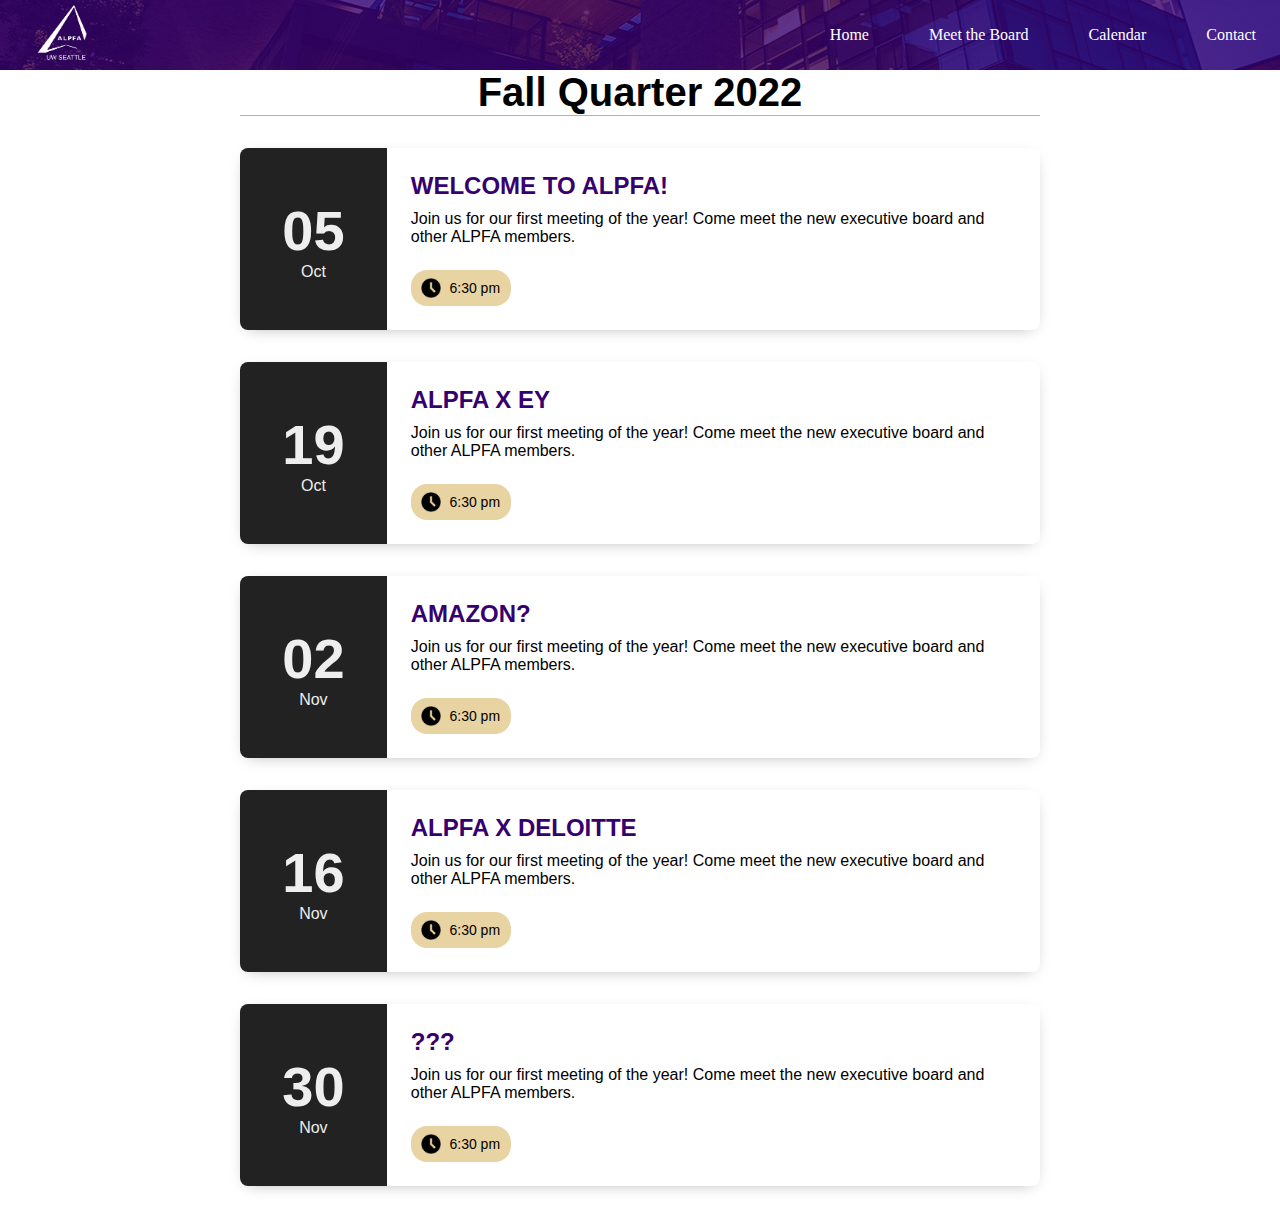
==== calendar.html @ af3b8745 "Add files via upload" ====
<!DOCTYPE html>
<html lang="en">
    <head>
        <meta charset="UTF-8">
        <meta http-equiv="X-UA-Compatible" content="IE=edge">
        <meta name="viewport" content="width=device-width, initial-scale=1.0">
        <title>UW ALPFA</title>
        <link href="./resources/css/calendar.css" rel="stylesheet">
    </head>
    <body>
        <header>
            <nav class="navbar">
                <div class="logo">
                    <a href="index.html">ALPFA Logo</a>
                </div>            
                <ul class="nav-menu">
                    <li class="nav-item">
                        <a href="index.html" class="nav-link">Home</a>
                    </li>
                    <li class="nav-item">
                        <a href="meet.html" class="nav-link">Meet the Board</a>
                    </li>
                    <li class="nav-item">
                        <a href="calendar.html" class="nav-link">Calendar</a>
                    </li>
                    <li class="nav-item">
                        <a href="#" class="nav-link">Contact</a>
                    </li>
                </ul>
                <div class="hamburger">
                    <span class="bar"></span>
                    <span class="bar"></span>
                    <span class="bar"></span>
                </div>
            </nav>
        </header>
        <div class="event-container">
            <h3 class="year">Fall Quarter 2022</h3>
            <div class="event">
                <div class="event-left">
                    <div class="event-date">
                        <div class="date">05</div>
                        <div class="month">Oct</div>
                    </div>
                </div>
                <div class="event-right">
                    <h3 class="event-title">Welcome to ALPFA!</h3>
                    <div class="event-description">
                        Join us for our first meeting of the year! Come meet the new executive board and other ALPFA members.
                    </div>
                    <div class="event-timing">
                        <img src="./resources/images/time.png" alt="Time Logo"> 6:30 pm
                    </div>
                </div>
            </div>
        </div>
        <div class="event-container">
            <div class="event">
                <div class="event-left">
                    <div class="event-date">
                        <div class="date">19</div>
                        <div class="month">Oct</div>
                    </div>
                </div>
                <div class="event-right">
                    <h3 class="event-title">ALPFA x EY</h3>
                    <div class="event-description">
                        Join us for our first meeting of the year! Come meet the new executive board and other ALPFA members.
                    </div>
                    <div class="event-timing">
                        <img src="./resources/images/time.png" alt="Time Logo"> 6:30 pm
                    </div>
                </div>
            </div>
        </div>
        <div class="event-container">
            <div class="event">
                <div class="event-left">
                    <div class="event-date">
                        <div class="date">02</div>
                        <div class="month">Nov</div>
                    </div>
                </div>
                <div class="event-right">
                    <h3 class="event-title">Amazon?</h3>
                    <div class="event-description">
                        Join us for our first meeting of the year! Come meet the new executive board and other ALPFA members.
                    </div>
                    <div class="event-timing">
                        <img src="./resources/images/time.png" alt="Time Logo"> 6:30 pm
                    </div>
                </div>
            </div>
        </div>
        <div class="event-container">
            <div class="event">
                <div class="event-left">
                    <div class="event-date">
                        <div class="date">16</div>
                        <div class="month">Nov</div>
                    </div>
                </div>
                <div class="event-right">
                    <h3 class="event-title">ALPFA x Deloitte</h3>
                    <div class="event-description">
                        Join us for our first meeting of the year! Come meet the new executive board and other ALPFA members.
                    </div>
                    <div class="event-timing">
                        <img src="./resources/images/time.png" alt="Time Logo"> 6:30 pm
                    </div>
                </div>
            </div>
        </div>
        <div class="event-container">
            <div class="event">
                <div class="event-left">
                    <div class="event-date">
                        <div class="date">30</div>
                        <div class="month">Nov</div>
                    </div>
                </div>
                <div class="event-right">
                    <h3 class="event-title">???</h3>
                    <div class="event-description">
                        Join us for our first meeting of the year! Come meet the new executive board and other ALPFA members.
                    </div>
                    <div class="event-timing">
                        <img src="./resources/images/time.png" alt="Time Logo"> 6:30 pm
                    </div>
                </div>
            </div>
        </div>
        <script src="./resources/script.js"></script>
    </body>
    <footer></footer>
</html>
---- resources/css/calendar.css ----
* {
    box-sizing: border-box;
    margin: 0;
    padding: 0;
}

header {
    background-image: linear-gradient(rgba(55,0,111,0.8),rgba(55,0,111,0.8)),url('../images/fosterbuilding.jpg');
    background-position: center;
    background-size: 150%;
    height: 70px;
}

li {
    list-style: none;
}

a {
    color: white;
    text-decoration: none;
}

header h1 {
    color: white;
    font-style: italic;
    font-size: 30px;
    margin-top: 21px;
    text-align: center;
}

header .logo a {
    background-image: url('../images/transparent_logo.png');
    background-size: 80px;
    background-repeat: no-repeat;
    display: inline-block;
    height: 70px;
    position: relative;
    text-indent: -9999999px;
    top: 5px;
    width: 90px;
}

.navbar {
    min-height: 70px;
    display: flex;
    justify-content: space-between;
    align-items: center;
    padding: 0 24px;
}

.nav-menu {
    display: flex;
    justify-content: space-between;
    align-items: center;
    gap: 60px;
}

.nav-branding {
    font-size: 2rem;
}

.nav-link {
    transition: 0.7s ease;
}

.nav-link:hover {
    color: rgb(145,123,76)
}

.hamburger {
    display: none;
    cursor: pointer;
}

.bar {
    display: block;
    width: 25px;
    height: 3px;
    margin: 5px auto;
    -webkit-transition: all 0.3s ease-in-out;
    transition: all 0.3s ease-in-out;
    background-color: white;
}

@media (max-width:768px) {
    .hamburger {
        display: block;
    }

    .hamburger.active .bar:nth-child(2) {
        opacity: 0;
    }

    .hamburger.active .bar:nth-child(1) {
        transform: translateY(8px) rotate(45deg);
    }

    .hamburger.active .bar:nth-child(3) {
        transform: translateY(-8px) rotate(-45deg);
    }

    .nav-menu {
        position: fixed;
        left: -100%;
        top: 70px;
        gap: 0;
        flex-direction: column;
        background-color: rgb(46,46,46);
        width: 100%;
        text-align: center;
        transition: 0.3s;
    }

    .nav-item {
        margin: 16px 0;
    }

    .nav-menu.active {
        left: 0;
    }
}

/* Calendar */

.event-container {
    font-family: Arial, Helvetica, sans-serif;
    max-width: 800px;
    margin: 0 auto;
}

.event-container h3.year {
    font-size: 40px;
    text-align: center;
    border-bottom: 1px solid #b1b1b1;
}

.event-container .event {
    box-shadow: 0 4px 16px -8px rgba(0, 0, 0, 0.4);
    display: flex;
    border-radius: 8px;
    margin: 32px 0;
}

.event .event-left {
    background: #222;
    min-width: 82px;
    display: flex;
    align-items: center;
    justify-content: center;
    color: #eee;
    padding: 8px 48px;
    font-weight: bold;
    text-align: center;
    border-radius: 8px 0 0 8px;
}

.event .event-left .date {
    font-size: 56px;
}

.event .event-left .month {
    font-size: 16px;
    font-weight: normal;

}

.event .event-right {
    display: flex;
    flex-direction: column;
    justify-content: center;
    padding: 0 24px;
}

.event .event-right h3.event-title {
    font-size: 24px;
    margin: 24px 0 10px 0;
    color: rgb(55,0,111);
    text-transform: uppercase;
}

.event .event-right .event-timing {
    background: rgb(232,211,162);
    display: flex;
    align-items: center;
    justify-content: center;
    width: 100px;
    padding: 8px;
    border-radius: 16px;
    margin: 24px 0;
    font-size: 14px;
}

.event .event-right .event-timing img {
    height: 20px;
    padding-right: 8px;
}

@media (max-width: 550px) {
    .event {
        flex-direction: column;
    }

    .event .event-left {
        padding: 0;
        border-radius: 8px 8px 0 0;
    }

    .event .event-left .event-date .date,
    .event .event-left .event-date .month {
        display: inline-block;
        font-size: 24px;
    }

    .event .event-left .event-date {
        padding: 10px 0;
    }
}
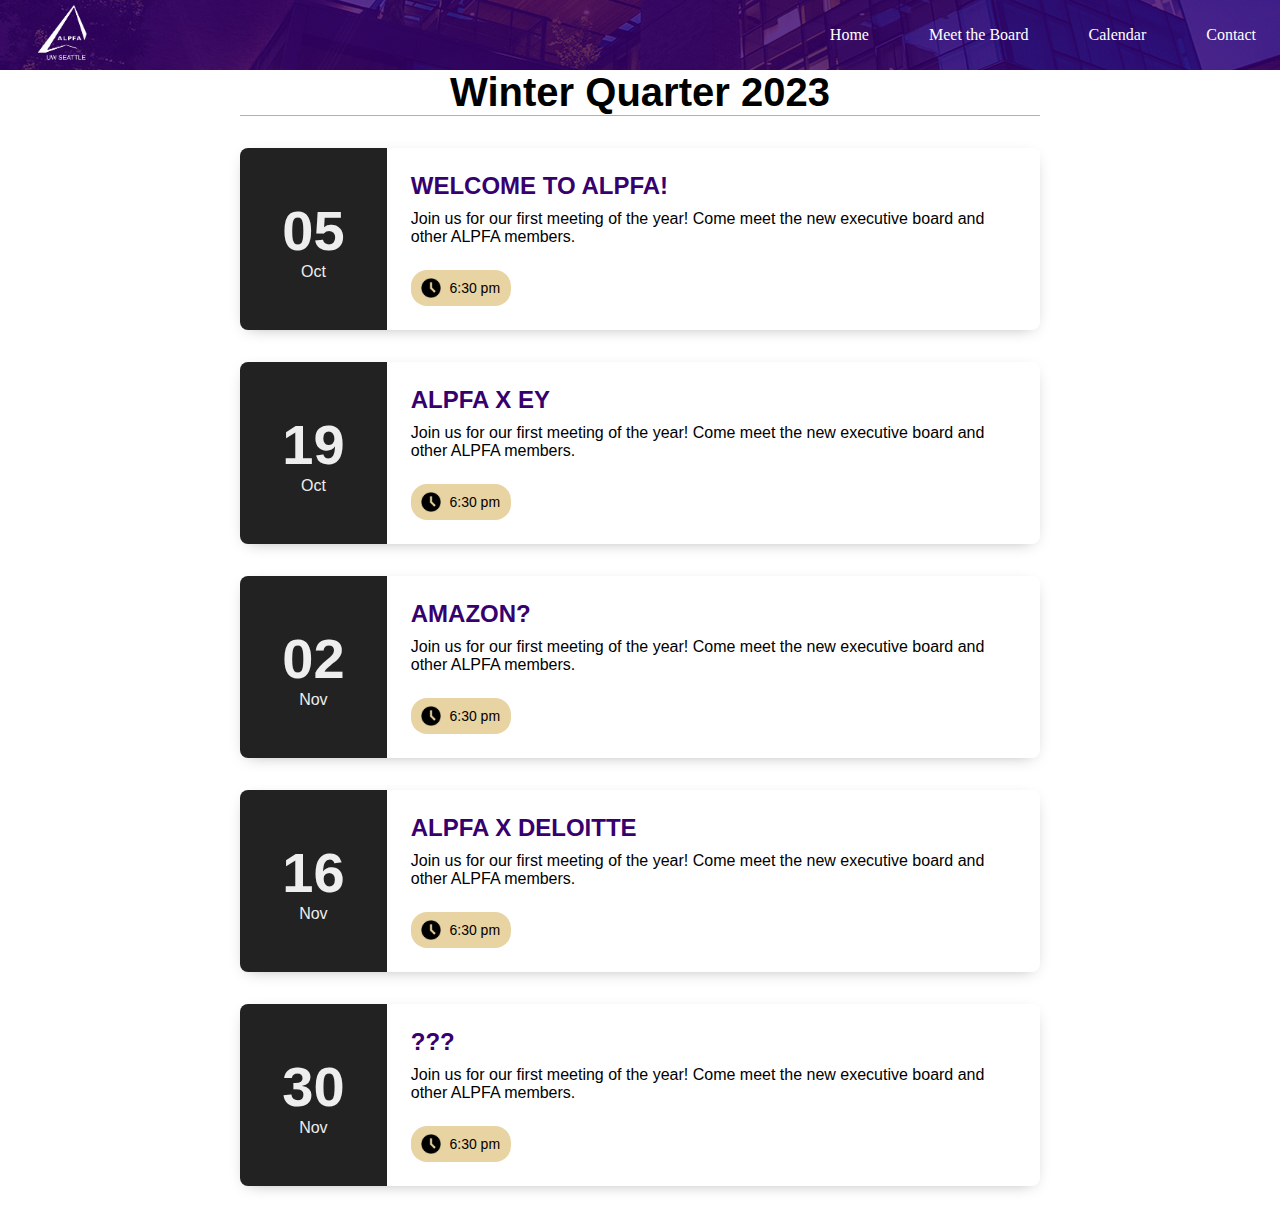
==== commit 3d8097b9: "change calendar" ====
--- a/calendar.html
+++ b/calendar.html
@@ -35,7 +35,7 @@
             </nav>
         </header>
         <div class="event-container">
-            <h3 class="year">Fall Quarter 2022</h3>
+            <h3 class="year">Winter Quarter 2023</h3>
             <div class="event">
                 <div class="event-left">
                     <div class="event-date">
